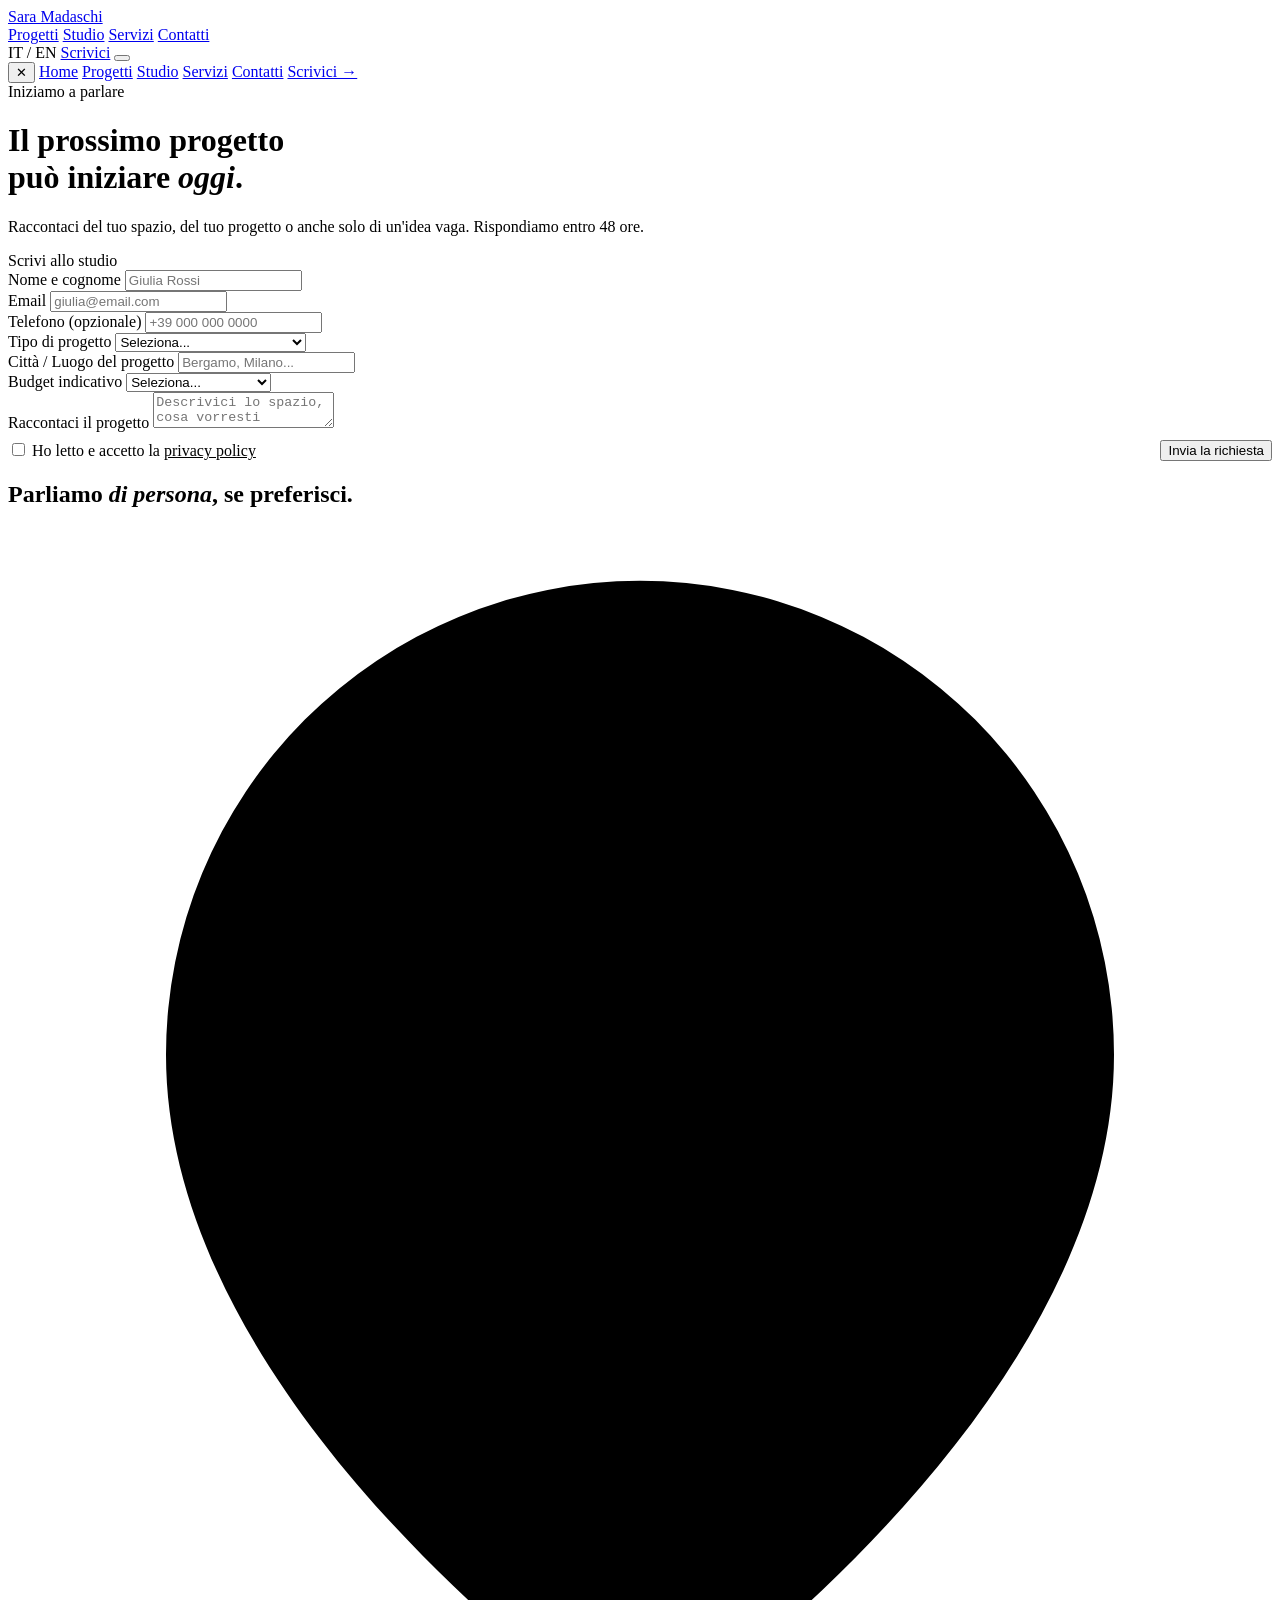
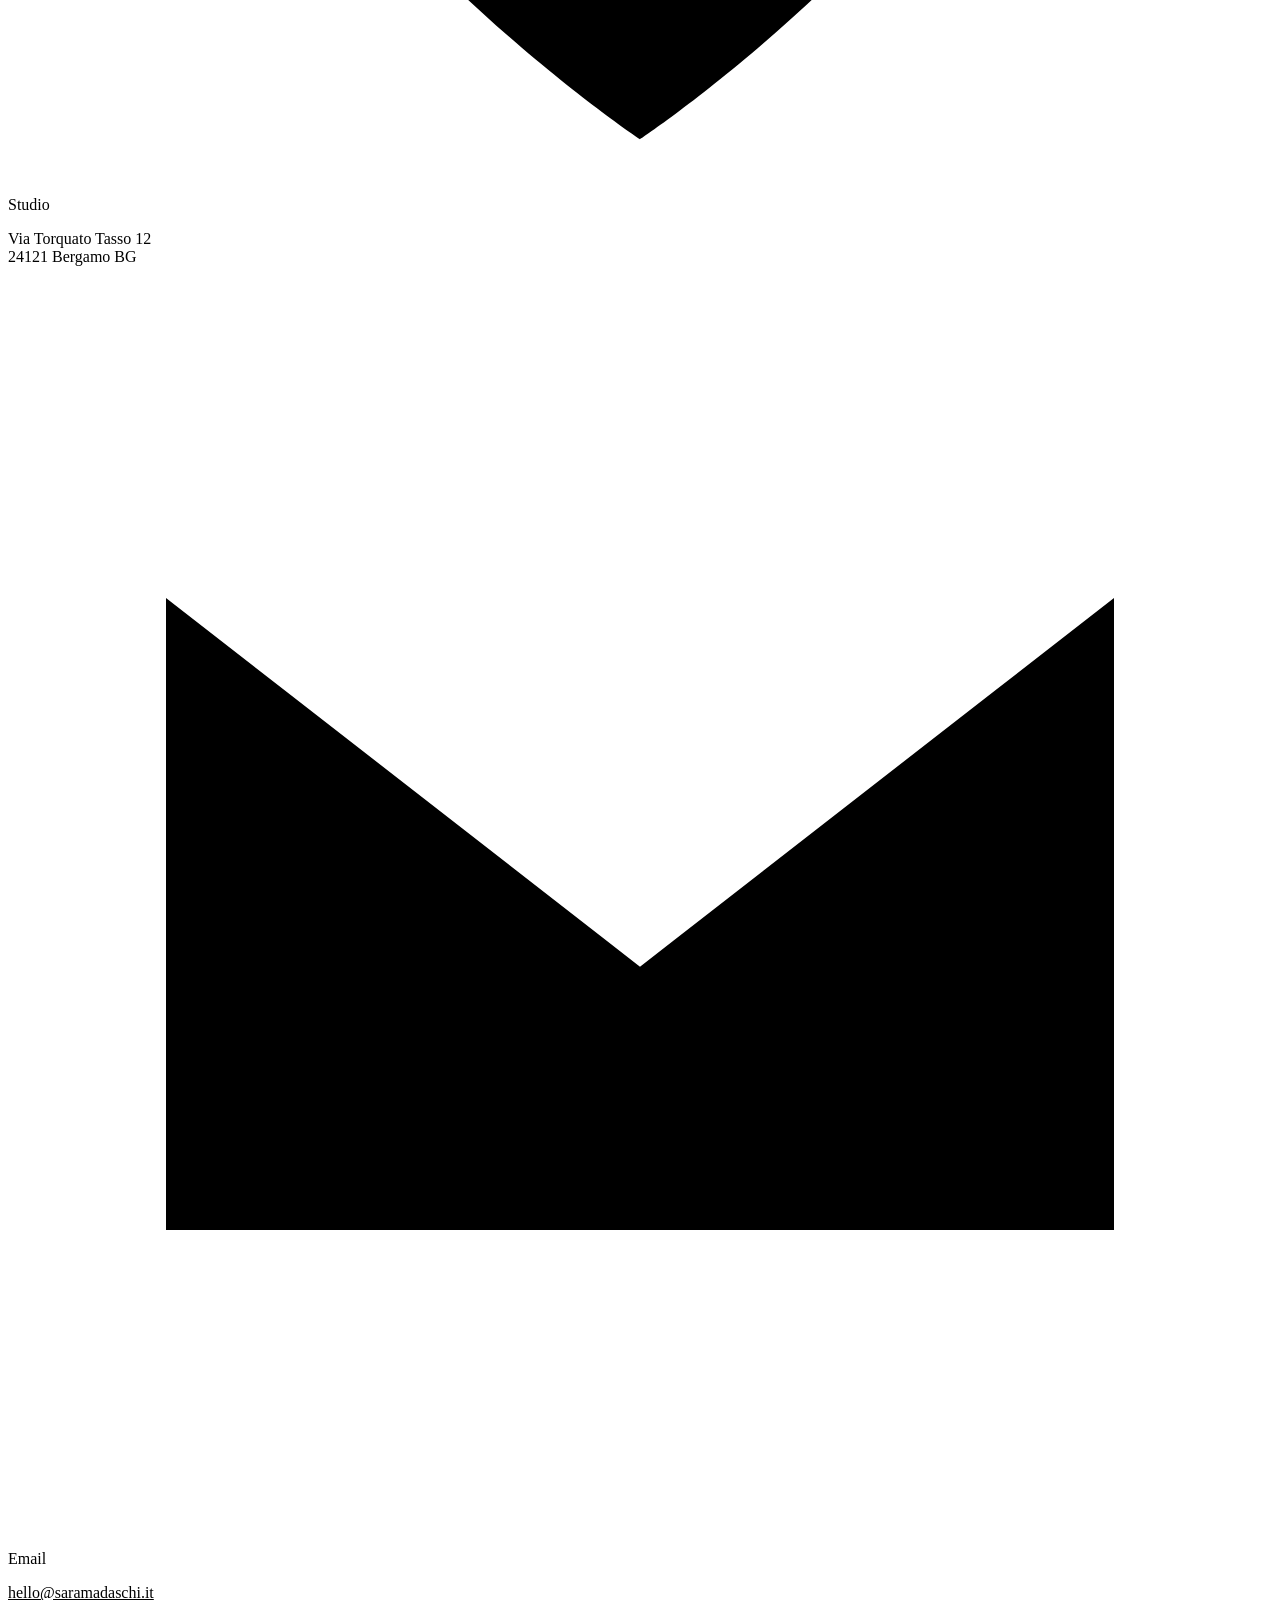
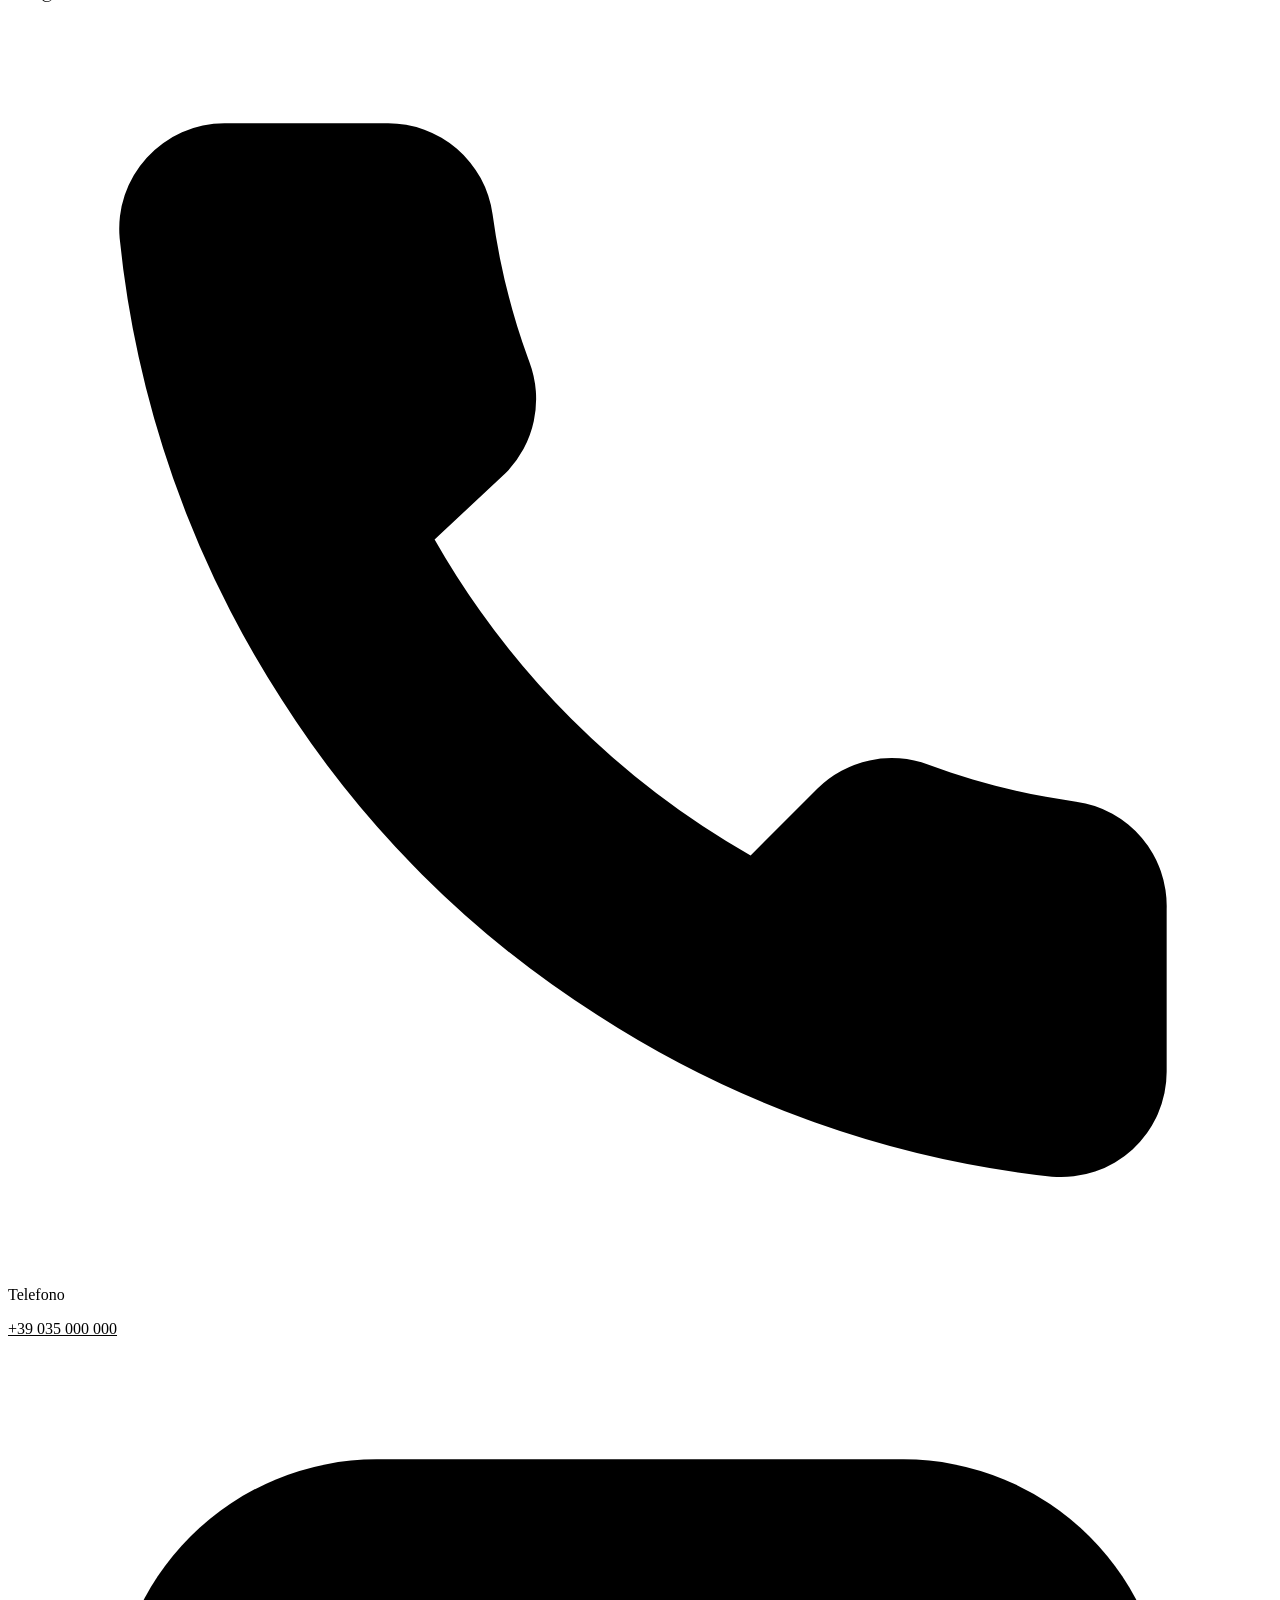
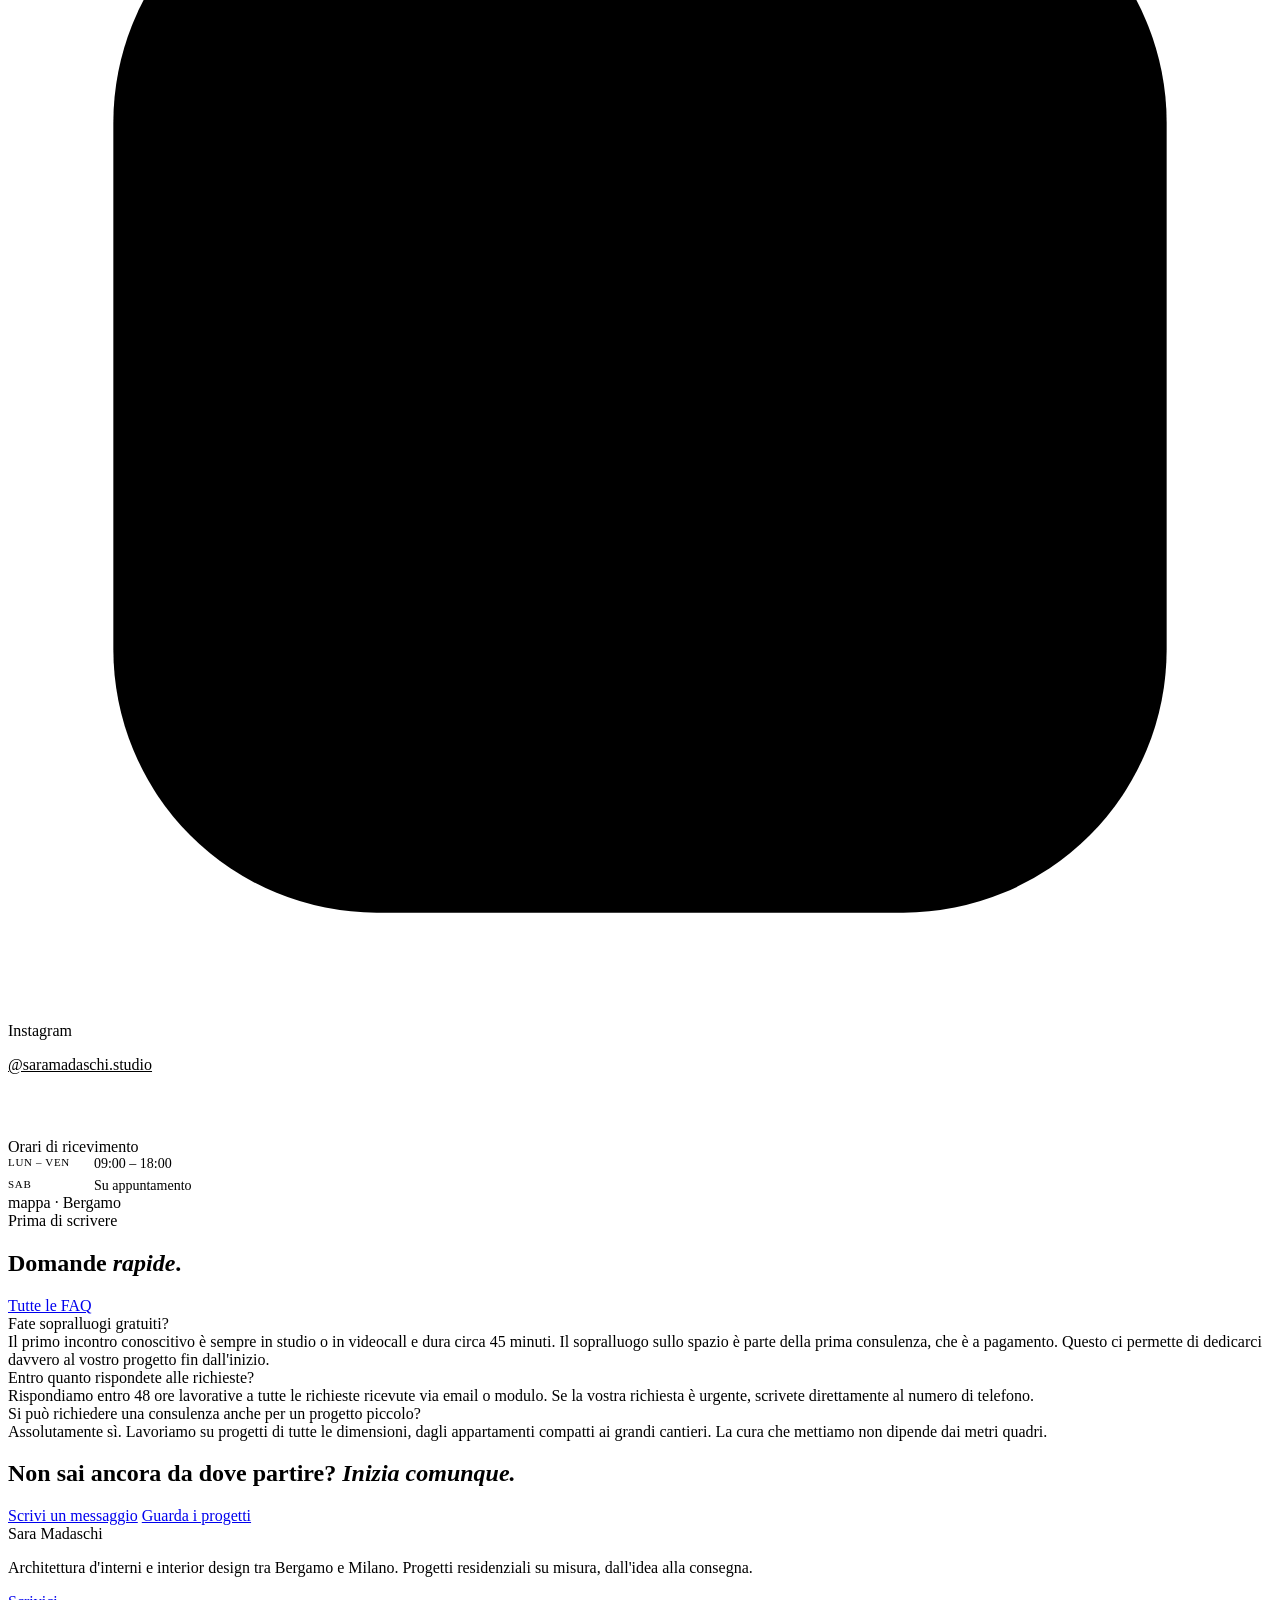
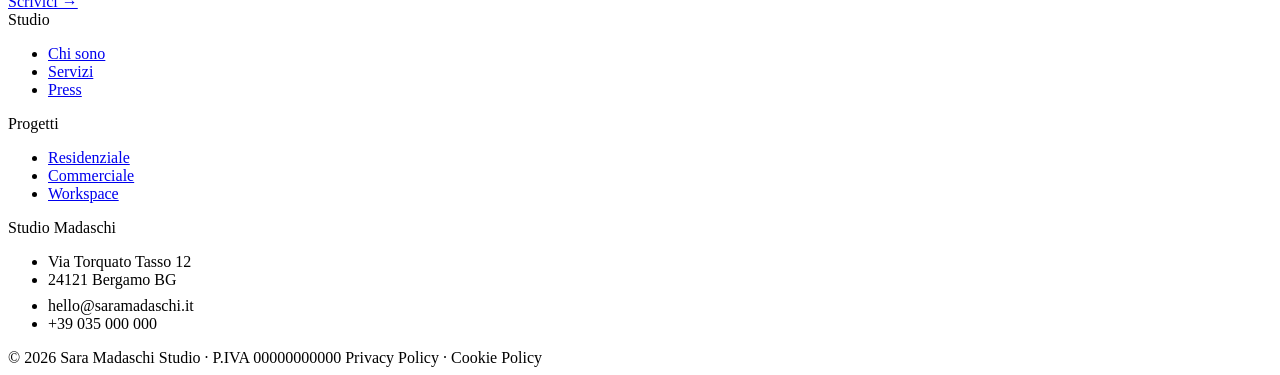
==== contatti.html @ e57ab11d "add contatti.html" ====
<!doctype html>
<html lang="it">
<head>
  <meta charset="utf-8" />
  <meta name="viewport" content="width=device-width, initial-scale=1" />
  <title>Contatti — Sara Madaschi Studio</title>
  <meta name="description" content="Contatta lo studio Sara Madaschi per richiedere una consulenza, presentare un progetto o semplicemente fare una chiacchierata." />
  <link rel="preconnect" href="https://fonts.googleapis.com" />
  <link rel="preconnect" href="https://fonts.gstatic.com" crossorigin />
  <link href="https://fonts.googleapis.com/css2?family=Cormorant+Garamond:ital,wght@0,300;0,400;0,500;1,400;1,500&family=Manrope:wght@300;400;500;600;700&family=DM+Mono:wght@300;400;500&display=swap" rel="stylesheet" />
  <link rel="stylesheet" href="css/style.css" />
</head>
<body>

<!-- ── NAVIGATION ── -->
<header class="nav">
  <div class="nav-inner">
    <a href="index.html" class="nav-brand">
      <span class="chip"></span>
      <span>Sara Madaschi</span>
    </a>
    <nav class="nav-links">
      <a href="progetti.html">Progetti</a>
      <a href="chi-sono.html">Studio</a>
      <a href="servizi.html">Servizi</a>
      <a href="contatti.html" class="active">Contatti</a>
    </nav>
    <span class="nav-lang">IT / EN</span>
    <a href="#form" class="nav-cta">Scrivici</a>
    <button class="hamburger" id="nav-toggle" aria-label="Apri menu">
      <span></span><span></span><span></span>
    </button>
  </div>
</header>

<nav class="mnav" id="mnav">
  <button class="mnav-close" id="mnav-close">✕</button>
  <a href="index.html">Home</a>
  <a href="progetti.html">Progetti</a>
  <a href="chi-sono.html">Studio</a>
  <a href="servizi.html">Servizi</a>
  <a href="contatti.html">Contatti</a>
  <a href="#form" class="mnav-cta-link">Scrivici →</a>
</nav>

<main>

  <!-- ── PAGE HEADER ── -->
  <div class="page-header">
    <span class="eyebrow">Iniziamo a parlare</span>
    <h1>Il prossimo progetto<br/>può iniziare <em>oggi</em>.</h1>
    <p>Raccontaci del tuo spazio, del tuo progetto o anche solo di un'idea vaga. Rispondiamo entro 48 ore.</p>
  </div>

  <!-- ── CONTACT LAYOUT ── -->
  <div class="section" id="form">
    <div class="contact-layout">

      <!-- FORM -->
      <div>
        <span class="eyebrow" style="margin-bottom: 32px;">Scrivi allo studio</span>
        <form id="contact-form" novalidate>
          <div class="g-2" style="gap: 0 40px;">
            <div class="form-field">
              <label for="nome">Nome e cognome</label>
              <input type="text" id="nome" name="nome" placeholder="Giulia Rossi" required />
            </div>
            <div class="form-field">
              <label for="email">Email</label>
              <input type="email" id="email" name="email" placeholder="giulia@email.com" required />
            </div>
          </div>
          <div class="g-2" style="gap: 0 40px;">
            <div class="form-field">
              <label for="telefono">Telefono (opzionale)</label>
              <input type="tel" id="telefono" name="telefono" placeholder="+39 000 000 0000" />
            </div>
            <div class="form-field">
              <label for="tipo">Tipo di progetto</label>
              <select id="tipo" name="tipo">
                <option value="">Seleziona...</option>
                <option>Ristrutturazione residenziale</option>
                <option>Interior design completo</option>
                <option>Progettazione architettonica</option>
                <option>Interior design commerciale</option>
                <option>Consulenza di design</option>
                <option>Home staging</option>
                <option>Altro</option>
              </select>
            </div>
          </div>
          <div class="g-2" style="gap: 0 40px;">
            <div class="form-field">
              <label for="luogo">Città / Luogo del progetto</label>
              <input type="text" id="luogo" name="luogo" placeholder="Bergamo, Milano..." />
            </div>
            <div class="form-field">
              <label for="budget">Budget indicativo</label>
              <select id="budget" name="budget">
                <option value="">Seleziona...</option>
                <option>Fino a € 20.000</option>
                <option>€ 20.000 – 50.000</option>
                <option>€ 50.000 – 100.000</option>
                <option>€ 100.000 – 200.000</option>
                <option>Oltre € 200.000</option>
                <option>Da definire</option>
              </select>
            </div>
          </div>
          <div class="form-field">
            <label for="messaggio">Raccontaci il progetto</label>
            <textarea id="messaggio" name="messaggio" placeholder="Descrivici lo spazio, cosa vorresti cambiare, quando vorresti iniziare. Più dettagli ci dai, meglio possiamo risponderti."></textarea>
          </div>
          <div style="display: flex; justify-content: space-between; align-items: center; flex-wrap: wrap; gap: 20px; margin-top: 8px;">
            <label class="form-check">
              <input type="checkbox" required />
              <span>Ho letto e accetto la <a href="#" style="color: var(--terra-500); text-decoration: underline;">privacy policy</a></span>
            </label>
            <button type="submit" class="btn btn-primary btn-arr">Invia la richiesta</button>
          </div>
        </form>
      </div>

      <!-- INFO -->
      <div class="contact-info">
        <h2>Parliamo <em>di persona</em>, se preferisci.</h2>

        <div class="c-detail">
          <svg viewBox="0 0 24 24">
            <path d="M21 10c0 7-9 13-9 13s-9-6-9-13a9 9 0 0 1 18 0z" stroke-linecap="round" stroke-linejoin="round"/>
            <circle cx="12" cy="10" r="3" stroke-linecap="round" stroke-linejoin="round"/>
          </svg>
          <div class="c-detail-body">
            <div class="lbl">Studio</div>
            <p>Via Torquato Tasso 12<br/>24121 Bergamo BG</p>
          </div>
        </div>

        <div class="c-detail">
          <svg viewBox="0 0 24 24">
            <path d="M3 6h18v12H3zM3 6l9 7 9-7" stroke-linecap="round" stroke-linejoin="round"/>
          </svg>
          <div class="c-detail-body">
            <div class="lbl">Email</div>
            <p><a href="mailto:hello@saramadaschi.it" style="color: var(--terra-500);">hello@saramadaschi.it</a></p>
          </div>
        </div>

        <div class="c-detail">
          <svg viewBox="0 0 24 24">
            <path d="M22 16.92V20a2 2 0 0 1-2.18 2 19.8 19.8 0 0 1-8.63-3.07 19.5 19.5 0 0 1-6-6A19.8 19.8 0 0 1 2.12 4.18 2 2 0 0 1 4.11 2h3.09a2 2 0 0 1 2 1.72c.13.96.36 1.9.7 2.81a2 2 0 0 1-.45 2.11L8.1 9.9a16 16 0 0 0 6 6l1.27-1.27a2 2 0 0 1 2.11-.45c.9.34 1.85.57 2.8.7a2 2 0 0 1 1.72 2.04z" stroke-linecap="round" stroke-linejoin="round"/>
          </svg>
          <div class="c-detail-body">
            <div class="lbl">Telefono</div>
            <p><a href="tel:+390350000000" style="color: var(--terra-500);">+39 035 000 000</a></p>
          </div>
        </div>

        <div class="c-detail">
          <svg viewBox="0 0 24 24">
            <rect x="2" y="2" width="20" height="20" rx="5" ry="5" stroke-linecap="round" stroke-linejoin="round"/>
            <path d="M16 11.37A4 4 0 1 1 12.63 8 4 4 0 0 1 16 11.37z" stroke-linecap="round" stroke-linejoin="round"/>
            <path d="M17.5 6.5h.01" stroke-linecap="round" stroke-linejoin="round"/>
          </svg>
          <div class="c-detail-body">
            <div class="lbl">Instagram</div>
            <p><a href="#" style="color: var(--terra-500);">@saramadaschi.studio</a></p>
          </div>
        </div>

        <!-- Orari -->
        <div style="margin-top: 36px; padding-top: 28px; border-top: 1px solid var(--cream-200);">
          <span class="eyebrow" style="margin-bottom: 16px;">Orari di ricevimento</span>
          <div style="display: grid; grid-template-columns: auto 1fr; gap: 6px 24px; font-size: 14px; color: var(--ink-700);">
            <span style="font-family: var(--mono); font-size: 11px; color: var(--ink-500); letter-spacing: 0.06em;">LUN – VEN</span>
            <span>09:00 – 18:00</span>
            <span style="font-family: var(--mono); font-size: 11px; color: var(--ink-500); letter-spacing: 0.06em;">SAB</span>
            <span>Su appuntamento</span>
          </div>
        </div>

        <!-- Map placeholder -->
        <div class="map-ph">mappa · Bergamo</div>
      </div>

    </div>
  </div>

  <!-- ── FAQ BREVE ── -->
  <div class="bg-cream border-top">
    <div class="section">
      <div class="section-head">
        <div>
          <span class="eyebrow">Prima di scrivere</span>
          <h2 class="section-title">Domande <em>rapide</em>.</h2>
        </div>
        <a href="servizi.html" class="btn btn-outline btn-arr">Tutte le FAQ</a>
      </div>
      <div class="faq">
        <div class="faq-item open">
          <div class="faq-q">Fate sopralluogi gratuiti?</div>
          <div class="faq-a">Il primo incontro conoscitivo è sempre in studio o in videocall e dura circa 45 minuti. Il sopralluogo sullo spazio è parte della prima consulenza, che è a pagamento. Questo ci permette di dedicarci davvero al vostro progetto fin dall'inizio.</div>
        </div>
        <div class="faq-item">
          <div class="faq-q">Entro quanto rispondete alle richieste?</div>
          <div class="faq-a">Rispondiamo entro 48 ore lavorative a tutte le richieste ricevute via email o modulo. Se la vostra richiesta è urgente, scrivete direttamente al numero di telefono.</div>
        </div>
        <div class="faq-item">
          <div class="faq-q">Si può richiedere una consulenza anche per un progetto piccolo?</div>
          <div class="faq-a">Assolutamente sì. Lavoriamo su progetti di tutte le dimensioni, dagli appartamenti compatti ai grandi cantieri. La cura che mettiamo non dipende dai metri quadri.</div>
        </div>
      </div>
    </div>
  </div>

  <!-- ── CTA BOTTOM ── -->
  <div class="cta-banner">
    <div class="cta-banner-inner">
      <h2>Non sai ancora da dove partire? <em>Inizia comunque.</em></h2>
      <div class="cta-actions">
        <a href="#form" class="btn btn-outline-light btn-arr">Scrivi un messaggio</a>
        <a href="progetti.html" class="btn btn-sage">Guarda i progetti</a>
      </div>
    </div>
  </div>

</main>

<!-- ── FOOTER ── -->
<footer class="footer">
  <div class="footer-inner">
    <div>
      <div class="footer-brand">
        <span class="chip"></span>
        <span>Sara Madaschi</span>
      </div>
      <p class="footer-tagline">Architettura d'interni e interior design tra Bergamo e Milano. Progetti residenziali su misura, dall'idea alla consegna.</p>
      <a href="#form" class="btn btn-outline-light">Scrivici →</a>
    </div>
    <div>
      <div class="footer-col-title">Studio</div>
      <ul class="footer-links">
        <li><a href="chi-sono.html">Chi sono</a></li>
        <li><a href="servizi.html">Servizi</a></li>
        <li><a href="chi-sono.html#press">Press</a></li>
      </ul>
    </div>
    <div>
      <div class="footer-col-title">Progetti</div>
      <ul class="footer-links">
        <li><a href="progetti.html">Residenziale</a></li>
        <li><a href="progetti.html">Commerciale</a></li>
        <li><a href="progetti.html">Workspace</a></li>
      </ul>
    </div>
    <div>
      <div class="footer-col-title">Studio Madaschi</div>
      <ul>
        <li class="footer-info-item">Via Torquato Tasso 12</li>
        <li class="footer-info-item">24121 Bergamo BG</li>
        <li class="footer-info-item" style="margin-top: 8px;">hello@saramadaschi.it</li>
        <li class="footer-info-item">+39 035 000 000</li>
      </ul>
    </div>
  </div>
  <div class="footer-bottom">
    <span>© 2026 Sara Madaschi Studio · P.IVA 00000000000</span>
    <span>Privacy Policy · Cookie Policy</span>
  </div>
</footer>

<script src="js/main.js"></script>
</body>
</html>
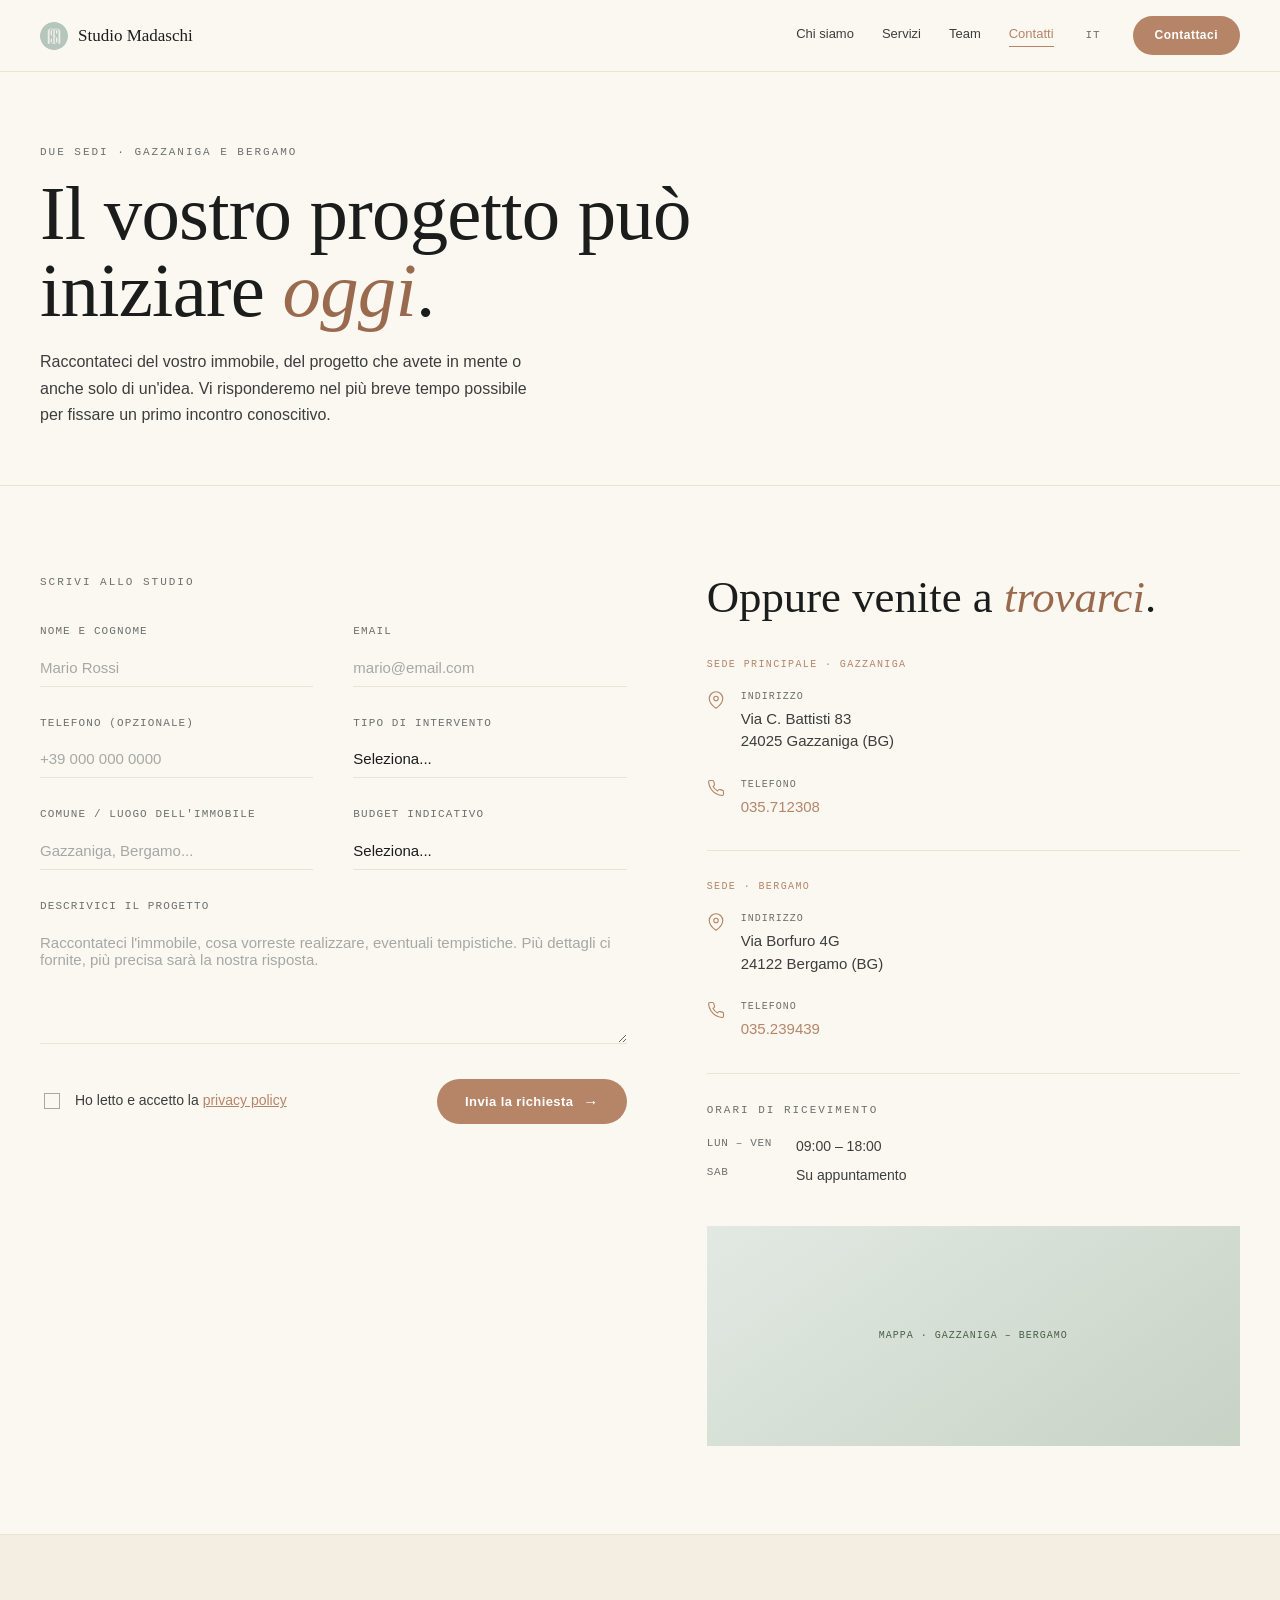
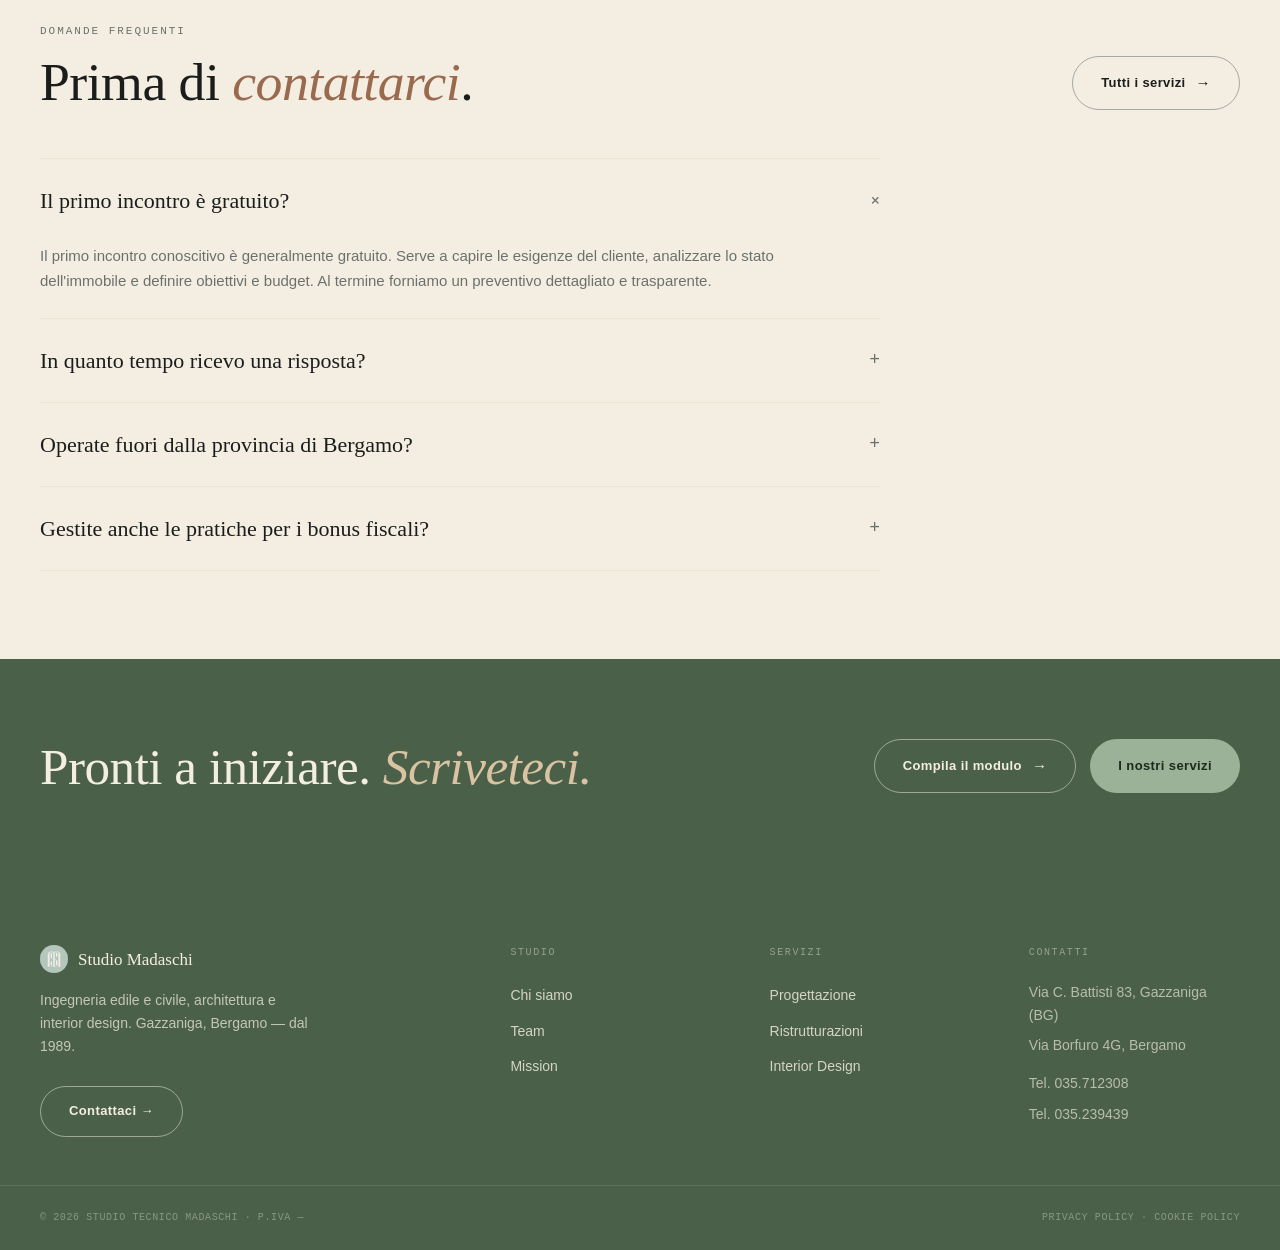
==== commit 5665d3e6: "Update contatti.html" ====
--- a/contatti.html
+++ b/contatti.html
@@ -3,8 +3,8 @@
 <head>
   <meta charset="utf-8" />
   <meta name="viewport" content="width=device-width, initial-scale=1" />
-  <title>Contatti — Sara Madaschi Studio</title>
-  <meta name="description" content="Contatta lo studio Sara Madaschi per richiedere una consulenza, presentare un progetto o semplicemente fare una chiacchierata." />
+  <title>Contatti — Studio Tecnico Madaschi</title>
+  <meta name="description" content="Contatta lo Studio Tecnico Madaschi per richiedere una consulenza, un preventivo o informazioni sui nostri servizi. Gazzaniga e Bergamo." />
   <link rel="preconnect" href="https://fonts.googleapis.com" />
   <link rel="preconnect" href="https://fonts.gstatic.com" crossorigin />
   <link href="https://fonts.googleapis.com/css2?family=Cormorant+Garamond:ital,wght@0,300;0,400;0,500;1,400;1,500&family=Manrope:wght@300;400;500;600;700&family=DM+Mono:wght@300;400;500&display=swap" rel="stylesheet" />
@@ -12,21 +12,20 @@
 </head>
 <body>
 
-<!-- ── NAVIGATION ── -->
 <header class="nav">
   <div class="nav-inner">
     <a href="index.html" class="nav-brand">
       <span class="chip"></span>
-      <span>Sara Madaschi</span>
+      <span>Studio Madaschi</span>
     </a>
     <nav class="nav-links">
-      <a href="progetti.html">Progetti</a>
-      <a href="chi-sono.html">Studio</a>
+      <a href="chi-siamo.html">Chi siamo</a>
       <a href="servizi.html">Servizi</a>
+      <a href="team.html">Team</a>
       <a href="contatti.html" class="active">Contatti</a>
     </nav>
-    <span class="nav-lang">IT / EN</span>
-    <a href="#form" class="nav-cta">Scrivici</a>
+    <span class="nav-lang">IT</span>
+    <a href="#form" class="nav-cta">Contattaci</a>
     <button class="hamburger" id="nav-toggle" aria-label="Apri menu">
       <span></span><span></span><span></span>
     </button>
@@ -36,23 +35,23 @@
 <nav class="mnav" id="mnav">
   <button class="mnav-close" id="mnav-close">✕</button>
   <a href="index.html">Home</a>
-  <a href="progetti.html">Progetti</a>
-  <a href="chi-sono.html">Studio</a>
+  <a href="chi-siamo.html">Chi siamo</a>
   <a href="servizi.html">Servizi</a>
+  <a href="team.html">Team</a>
   <a href="contatti.html">Contatti</a>
-  <a href="#form" class="mnav-cta-link">Scrivici →</a>
+  <a href="#form" class="mnav-cta-link">Contattaci →</a>
 </nav>
 
 <main>
 
-  <!-- ── PAGE HEADER ── -->
+  <!-- PAGE HEADER -->
   <div class="page-header">
-    <span class="eyebrow">Iniziamo a parlare</span>
-    <h1>Il prossimo progetto<br/>può iniziare <em>oggi</em>.</h1>
-    <p>Raccontaci del tuo spazio, del tuo progetto o anche solo di un'idea vaga. Rispondiamo entro 48 ore.</p>
-  </div>
-
-  <!-- ── CONTACT LAYOUT ── -->
+    <span class="eyebrow">Due sedi · Gazzaniga e Bergamo</span>
+    <h1>Il vostro progetto può<br/>iniziare <em>oggi</em>.</h1>
+    <p>Raccontateci del vostro immobile, del progetto che avete in mente o anche solo di un'idea. Vi risponderemo nel più breve tempo possibile per fissare un primo incontro conoscitivo.</p>
+  </div>
+
+  <!-- CONTACT LAYOUT -->
   <div class="section" id="form">
     <div class="contact-layout">
 
@@ -63,11 +62,11 @@
           <div class="g-2" style="gap: 0 40px;">
             <div class="form-field">
               <label for="nome">Nome e cognome</label>
-              <input type="text" id="nome" name="nome" placeholder="Giulia Rossi" required />
+              <input type="text" id="nome" name="nome" placeholder="Mario Rossi" required />
             </div>
             <div class="form-field">
               <label for="email">Email</label>
-              <input type="email" id="email" name="email" placeholder="giulia@email.com" required />
+              <input type="email" id="email" name="email" placeholder="mario@email.com" required />
             </div>
           </div>
           <div class="g-2" style="gap: 0 40px;">
@@ -76,40 +75,43 @@
               <input type="tel" id="telefono" name="telefono" placeholder="+39 000 000 0000" />
             </div>
             <div class="form-field">
-              <label for="tipo">Tipo di progetto</label>
+              <label for="tipo">Tipo di intervento</label>
               <select id="tipo" name="tipo">
                 <option value="">Seleziona...</option>
-                <option>Ristrutturazione residenziale</option>
-                <option>Interior design completo</option>
+                <option>Progettazione strutturale</option>
                 <option>Progettazione architettonica</option>
-                <option>Interior design commerciale</option>
-                <option>Consulenza di design</option>
-                <option>Home staging</option>
+                <option>Ristrutturazione</option>
+                <option>Direzione lavori</option>
+                <option>Urbanistica / Pratiche</option>
+                <option>Sicurezza cantiere</option>
+                <option>Studio di fattibilità</option>
+                <option>Interior design</option>
+                <option>Render 3D</option>
                 <option>Altro</option>
               </select>
             </div>
           </div>
           <div class="g-2" style="gap: 0 40px;">
             <div class="form-field">
-              <label for="luogo">Città / Luogo del progetto</label>
-              <input type="text" id="luogo" name="luogo" placeholder="Bergamo, Milano..." />
+              <label for="luogo">Comune / Luogo dell'immobile</label>
+              <input type="text" id="luogo" name="luogo" placeholder="Gazzaniga, Bergamo..." />
             </div>
             <div class="form-field">
               <label for="budget">Budget indicativo</label>
               <select id="budget" name="budget">
                 <option value="">Seleziona...</option>
-                <option>Fino a € 20.000</option>
-                <option>€ 20.000 – 50.000</option>
-                <option>€ 50.000 – 100.000</option>
-                <option>€ 100.000 – 200.000</option>
-                <option>Oltre € 200.000</option>
+                <option>Fino a € 30.000</option>
+                <option>€ 30.000 – 80.000</option>
+                <option>€ 80.000 – 150.000</option>
+                <option>€ 150.000 – 300.000</option>
+                <option>Oltre € 300.000</option>
                 <option>Da definire</option>
               </select>
             </div>
           </div>
           <div class="form-field">
-            <label for="messaggio">Raccontaci il progetto</label>
-            <textarea id="messaggio" name="messaggio" placeholder="Descrivici lo spazio, cosa vorresti cambiare, quando vorresti iniziare. Più dettagli ci dai, meglio possiamo risponderti."></textarea>
+            <label for="messaggio">Descrivici il progetto</label>
+            <textarea id="messaggio" name="messaggio" placeholder="Raccontateci l'immobile, cosa vorreste realizzare, eventuali tempistiche. Più dettagli ci fornite, più precisa sarà la nostra risposta."></textarea>
           </div>
           <div style="display: flex; justify-content: space-between; align-items: center; flex-wrap: wrap; gap: 20px; margin-top: 8px;">
             <label class="form-check">
@@ -123,53 +125,62 @@
 
       <!-- INFO -->
       <div class="contact-info">
-        <h2>Parliamo <em>di persona</em>, se preferisci.</h2>
-
-        <div class="c-detail">
-          <svg viewBox="0 0 24 24">
-            <path d="M21 10c0 7-9 13-9 13s-9-6-9-13a9 9 0 0 1 18 0z" stroke-linecap="round" stroke-linejoin="round"/>
-            <circle cx="12" cy="10" r="3" stroke-linecap="round" stroke-linejoin="round"/>
-          </svg>
-          <div class="c-detail-body">
-            <div class="lbl">Studio</div>
-            <p>Via Torquato Tasso 12<br/>24121 Bergamo BG</p>
-          </div>
-        </div>
-
-        <div class="c-detail">
-          <svg viewBox="0 0 24 24">
-            <path d="M3 6h18v12H3zM3 6l9 7 9-7" stroke-linecap="round" stroke-linejoin="round"/>
-          </svg>
-          <div class="c-detail-body">
-            <div class="lbl">Email</div>
-            <p><a href="mailto:hello@saramadaschi.it" style="color: var(--terra-500);">hello@saramadaschi.it</a></p>
-          </div>
-        </div>
-
-        <div class="c-detail">
-          <svg viewBox="0 0 24 24">
-            <path d="M22 16.92V20a2 2 0 0 1-2.18 2 19.8 19.8 0 0 1-8.63-3.07 19.5 19.5 0 0 1-6-6A19.8 19.8 0 0 1 2.12 4.18 2 2 0 0 1 4.11 2h3.09a2 2 0 0 1 2 1.72c.13.96.36 1.9.7 2.81a2 2 0 0 1-.45 2.11L8.1 9.9a16 16 0 0 0 6 6l1.27-1.27a2 2 0 0 1 2.11-.45c.9.34 1.85.57 2.8.7a2 2 0 0 1 1.72 2.04z" stroke-linecap="round" stroke-linejoin="round"/>
-          </svg>
-          <div class="c-detail-body">
-            <div class="lbl">Telefono</div>
-            <p><a href="tel:+390350000000" style="color: var(--terra-500);">+39 035 000 000</a></p>
-          </div>
-        </div>
-
-        <div class="c-detail">
-          <svg viewBox="0 0 24 24">
-            <rect x="2" y="2" width="20" height="20" rx="5" ry="5" stroke-linecap="round" stroke-linejoin="round"/>
-            <path d="M16 11.37A4 4 0 1 1 12.63 8 4 4 0 0 1 16 11.37z" stroke-linecap="round" stroke-linejoin="round"/>
-            <path d="M17.5 6.5h.01" stroke-linecap="round" stroke-linejoin="round"/>
-          </svg>
-          <div class="c-detail-body">
-            <div class="lbl">Instagram</div>
-            <p><a href="#" style="color: var(--terra-500);">@saramadaschi.studio</a></p>
+        <h2>Oppure venite a <em>trovarci</em>.</h2>
+
+        <!-- Sede Gazzaniga -->
+        <div style="margin-bottom: 32px;">
+          <div style="font-family: var(--mono); font-size: 10px; text-transform: uppercase; letter-spacing: 0.14em; color: var(--terra-500); margin-bottom: 16px;">Sede principale · Gazzaniga</div>
+
+          <div class="c-detail">
+            <svg viewBox="0 0 24 24">
+              <path d="M21 10c0 7-9 13-9 13s-9-6-9-13a9 9 0 0 1 18 0z" stroke-linecap="round" stroke-linejoin="round"/>
+              <circle cx="12" cy="10" r="3" stroke-linecap="round" stroke-linejoin="round"/>
+            </svg>
+            <div class="c-detail-body">
+              <div class="lbl">Indirizzo</div>
+              <p>Via C. Battisti 83<br/>24025 Gazzaniga (BG)</p>
+            </div>
+          </div>
+
+          <div class="c-detail">
+            <svg viewBox="0 0 24 24">
+              <path d="M22 16.92V20a2 2 0 0 1-2.18 2 19.8 19.8 0 0 1-8.63-3.07 19.5 19.5 0 0 1-6-6A19.8 19.8 0 0 1 2.12 4.18 2 2 0 0 1 4.11 2h3.09a2 2 0 0 1 2 1.72c.13.96.36 1.9.7 2.81a2 2 0 0 1-.45 2.11L8.1 9.9a16 16 0 0 0 6 6l1.27-1.27a2 2 0 0 1 2.11-.45c.9.34 1.85.57 2.8.7a2 2 0 0 1 1.72 2.04z" stroke-linecap="round" stroke-linejoin="round"/>
+            </svg>
+            <div class="c-detail-body">
+              <div class="lbl">Telefono</div>
+              <p><a href="tel:+390357123008" style="color: var(--terra-500);">035.712308</a></p>
+            </div>
+          </div>
+        </div>
+
+        <!-- Sede Bergamo -->
+        <div style="padding-top: 28px; border-top: 1px solid var(--cream-200); margin-bottom: 32px;">
+          <div style="font-family: var(--mono); font-size: 10px; text-transform: uppercase; letter-spacing: 0.14em; color: var(--terra-500); margin-bottom: 16px;">Sede · Bergamo</div>
+
+          <div class="c-detail">
+            <svg viewBox="0 0 24 24">
+              <path d="M21 10c0 7-9 13-9 13s-9-6-9-13a9 9 0 0 1 18 0z" stroke-linecap="round" stroke-linejoin="round"/>
+              <circle cx="12" cy="10" r="3" stroke-linecap="round" stroke-linejoin="round"/>
+            </svg>
+            <div class="c-detail-body">
+              <div class="lbl">Indirizzo</div>
+              <p>Via Borfuro 4G<br/>24122 Bergamo (BG)</p>
+            </div>
+          </div>
+
+          <div class="c-detail">
+            <svg viewBox="0 0 24 24">
+              <path d="M22 16.92V20a2 2 0 0 1-2.18 2 19.8 19.8 0 0 1-8.63-3.07 19.5 19.5 0 0 1-6-6A19.8 19.8 0 0 1 2.12 4.18 2 2 0 0 1 4.11 2h3.09a2 2 0 0 1 2 1.72c.13.96.36 1.9.7 2.81a2 2 0 0 1-.45 2.11L8.1 9.9a16 16 0 0 0 6 6l1.27-1.27a2 2 0 0 1 2.11-.45c.9.34 1.85.57 2.8.7a2 2 0 0 1 1.72 2.04z" stroke-linecap="round" stroke-linejoin="round"/>
+            </svg>
+            <div class="c-detail-body">
+              <div class="lbl">Telefono</div>
+              <p><a href="tel:+390352394039" style="color: var(--terra-500);">035.239439</a></p>
+            </div>
           </div>
         </div>
 
         <!-- Orari -->
-        <div style="margin-top: 36px; padding-top: 28px; border-top: 1px solid var(--cream-200);">
+        <div style="padding-top: 28px; border-top: 1px solid var(--cream-200);">
           <span class="eyebrow" style="margin-bottom: 16px;">Orari di ricevimento</span>
           <div style="display: grid; grid-template-columns: auto 1fr; gap: 6px 24px; font-size: 14px; color: var(--ink-700);">
             <span style="font-family: var(--mono); font-size: 11px; color: var(--ink-500); letter-spacing: 0.06em;">LUN – VEN</span>
@@ -179,92 +190,95 @@
           </div>
         </div>
 
-        <!-- Map placeholder -->
-        <div class="map-ph">mappa · Bergamo</div>
-      </div>
-
-    </div>
-  </div>
-
-  <!-- ── FAQ BREVE ── -->
+        <!-- Mappa placeholder -->
+        <div class="map-ph">mappa · Gazzaniga – Bergamo</div>
+      </div>
+
+    </div>
+  </div>
+
+  <!-- FAQ -->
   <div class="bg-cream border-top">
     <div class="section">
       <div class="section-head">
         <div>
-          <span class="eyebrow">Prima di scrivere</span>
-          <h2 class="section-title">Domande <em>rapide</em>.</h2>
-        </div>
-        <a href="servizi.html" class="btn btn-outline btn-arr">Tutte le FAQ</a>
+          <span class="eyebrow">Domande frequenti</span>
+          <h2 class="section-title">Prima di <em>contattarci</em>.</h2>
+        </div>
+        <a href="servizi.html" class="btn btn-outline btn-arr">Tutti i servizi</a>
       </div>
       <div class="faq">
         <div class="faq-item open">
-          <div class="faq-q">Fate sopralluogi gratuiti?</div>
-          <div class="faq-a">Il primo incontro conoscitivo è sempre in studio o in videocall e dura circa 45 minuti. Il sopralluogo sullo spazio è parte della prima consulenza, che è a pagamento. Questo ci permette di dedicarci davvero al vostro progetto fin dall'inizio.</div>
+          <div class="faq-q">Il primo incontro è gratuito?</div>
+          <div class="faq-a">Il primo incontro conoscitivo è generalmente gratuito. Serve a capire le esigenze del cliente, analizzare lo stato dell'immobile e definire obiettivi e budget. Al termine forniamo un preventivo dettagliato e trasparente.</div>
         </div>
         <div class="faq-item">
-          <div class="faq-q">Entro quanto rispondete alle richieste?</div>
-          <div class="faq-a">Rispondiamo entro 48 ore lavorative a tutte le richieste ricevute via email o modulo. Se la vostra richiesta è urgente, scrivete direttamente al numero di telefono.</div>
+          <div class="faq-q">In quanto tempo ricevo una risposta?</div>
+          <div class="faq-a">Rispondiamo solitamente entro 24-48 ore lavorative. Per richieste urgenti vi invitiamo a contattarci direttamente per telefono alle nostre sedi di Gazzaniga o Bergamo.</div>
         </div>
         <div class="faq-item">
-          <div class="faq-q">Si può richiedere una consulenza anche per un progetto piccolo?</div>
-          <div class="faq-a">Assolutamente sì. Lavoriamo su progetti di tutte le dimensioni, dagli appartamenti compatti ai grandi cantieri. La cura che mettiamo non dipende dai metri quadri.</div>
-        </div>
-      </div>
-    </div>
-  </div>
-
-  <!-- ── CTA BOTTOM ── -->
+          <div class="faq-q">Operate fuori dalla provincia di Bergamo?</div>
+          <div class="faq-a">Operiamo principalmente in provincia di Bergamo e nelle zone limitrofe. Per progetti in altre aree valutiamo caso per caso. Contattateci per discutere la fattibilità.</div>
+        </div>
+        <div class="faq-item">
+          <div class="faq-q">Gestite anche le pratiche per i bonus fiscali?</div>
+          <div class="faq-a">Sì. Lo studio è specializzato nella gestione dei bonus edilizi: Superbonus 110%, sismabonus, ecobonus, bonus ristrutturazioni. Ci occupiamo di tutta la documentazione tecnica necessaria per accedere agli incentivi statali.</div>
+        </div>
+      </div>
+    </div>
+  </div>
+
+  <!-- CTA -->
   <div class="cta-banner">
     <div class="cta-banner-inner">
-      <h2>Non sai ancora da dove partire? <em>Inizia comunque.</em></h2>
+      <h2>Pronti a iniziare. <em>Scriveteci.</em></h2>
       <div class="cta-actions">
-        <a href="#form" class="btn btn-outline-light btn-arr">Scrivi un messaggio</a>
-        <a href="progetti.html" class="btn btn-sage">Guarda i progetti</a>
+        <a href="#form" class="btn btn-outline-light btn-arr">Compila il modulo</a>
+        <a href="servizi.html" class="btn btn-sage">I nostri servizi</a>
       </div>
     </div>
   </div>
 
 </main>
 
-<!-- ── FOOTER ── -->
 <footer class="footer">
   <div class="footer-inner">
     <div>
       <div class="footer-brand">
         <span class="chip"></span>
-        <span>Sara Madaschi</span>
-      </div>
-      <p class="footer-tagline">Architettura d'interni e interior design tra Bergamo e Milano. Progetti residenziali su misura, dall'idea alla consegna.</p>
-      <a href="#form" class="btn btn-outline-light">Scrivici →</a>
+        <span>Studio Madaschi</span>
+      </div>
+      <p class="footer-tagline">Ingegneria edile e civile, architettura e interior design. Gazzaniga, Bergamo — dal 1989.</p>
+      <a href="contatti.html" class="btn btn-outline-light">Contattaci →</a>
     </div>
     <div>
       <div class="footer-col-title">Studio</div>
       <ul class="footer-links">
-        <li><a href="chi-sono.html">Chi sono</a></li>
-        <li><a href="servizi.html">Servizi</a></li>
-        <li><a href="chi-sono.html#press">Press</a></li>
+        <li><a href="chi-siamo.html">Chi siamo</a></li>
+        <li><a href="team.html">Team</a></li>
+        <li><a href="chi-siamo.html#mission">Mission</a></li>
       </ul>
     </div>
     <div>
-      <div class="footer-col-title">Progetti</div>
+      <div class="footer-col-title">Servizi</div>
       <ul class="footer-links">
-        <li><a href="progetti.html">Residenziale</a></li>
-        <li><a href="progetti.html">Commerciale</a></li>
-        <li><a href="progetti.html">Workspace</a></li>
+        <li><a href="servizi.html">Progettazione</a></li>
+        <li><a href="servizi.html">Ristrutturazioni</a></li>
+        <li><a href="servizi.html">Interior Design</a></li>
       </ul>
     </div>
     <div>
-      <div class="footer-col-title">Studio Madaschi</div>
+      <div class="footer-col-title">Contatti</div>
       <ul>
-        <li class="footer-info-item">Via Torquato Tasso 12</li>
-        <li class="footer-info-item">24121 Bergamo BG</li>
-        <li class="footer-info-item" style="margin-top: 8px;">hello@saramadaschi.it</li>
-        <li class="footer-info-item">+39 035 000 000</li>
+        <li class="footer-info-item">Via C. Battisti 83, Gazzaniga (BG)</li>
+        <li class="footer-info-item">Via Borfuro 4G, Bergamo</li>
+        <li class="footer-info-item" style="margin-top: 8px;">Tel. 035.712308</li>
+        <li class="footer-info-item">Tel. 035.239439</li>
       </ul>
     </div>
   </div>
   <div class="footer-bottom">
-    <span>© 2026 Sara Madaschi Studio · P.IVA 00000000000</span>
+    <span>© 2026 Studio Tecnico Madaschi · P.IVA —</span>
     <span>Privacy Policy · Cookie Policy</span>
   </div>
 </footer>
--- a/css/style.css
+++ b/css/style.css
@@ -0,0 +1,611 @@
+/*
+  Sara Madaschi Studio
+  Direction B · Boutique Warm
+  Cormorant Garamond + Manrope + DM Mono
+*/
+
+/* ─── Variables ─── */
+:root {
+  --sage-50:  #f1f4f0;
+  --sage-100: #e2e9e3;
+  --sage-200: #c7d3c5;
+  --sage-300: #aec0ac;
+  --sage-400: #9bb198;
+  --sage-500: #7d9a7a;
+  --sage-600: #617c5f;
+  --sage-700: #4a6049;
+  --sage-800: #364533;
+  --sage-900: #1f2a1e;
+
+  --cream-50:  #fbf8f2;
+  --cream-100: #f4eee2;
+  --cream-200: #ece3d0;
+  --sand-300:  #d9c3a2;
+  --sand-400:  #c5a679;
+  --terra-500: #b68567;
+  --terra-600: #9a6a4e;
+
+  --ink-900: #1b1d1c;
+  --ink-700: #3b3e3c;
+  --ink-500: #6c706d;
+  --ink-300: #a5a8a5;
+  --ink-100: #e7e7e5;
+
+  --display: 'Cormorant Garamond', serif;
+  --body:    'Manrope', sans-serif;
+  --mono:    'DM Mono', monospace;
+
+  --max-w: 1280px;
+  --pad:   40px;
+  --pill:  999px;
+}
+
+/* ─── Reset ─── */
+*, *::before, *::after { box-sizing: border-box; }
+html { scroll-behavior: smooth; }
+body {
+  margin: 0; padding: 0;
+  font-family: var(--body);
+  background: var(--cream-50);
+  color: var(--ink-900);
+  -webkit-font-smoothing: antialiased;
+  line-height: 1.6;
+}
+img { max-width: 100%; display: block; object-fit: cover; }
+a { color: inherit; text-decoration: none; }
+ul, ol { list-style: none; margin: 0; padding: 0; }
+button { font-family: inherit; cursor: pointer; }
+h1, h2, h3, h4, h5 { margin: 0; font-weight: 400; line-height: 1.1; }
+p { margin: 0; }
+
+/* ─── Layout ─── */
+.wrap {
+  max-width: var(--max-w);
+  margin: 0 auto;
+  padding: 0 var(--pad);
+}
+
+/* ─── NAVIGATION ─── */
+.nav {
+  position: sticky; top: 0; z-index: 200;
+  background: rgba(251,248,242,0.95);
+  backdrop-filter: blur(16px) saturate(120%);
+  border-bottom: 1px solid var(--cream-200);
+  transition: box-shadow 300ms;
+}
+.nav.scrolled { box-shadow: 0 2px 16px rgba(0,0,0,0.06); }
+.nav-inner {
+  max-width: var(--max-w); margin: 0 auto;
+  padding: 16px var(--pad);
+  display: flex; align-items: center; gap: 32px;
+}
+.nav-brand {
+  display: flex; align-items: center; gap: 10px;
+  font-family: var(--display); font-size: 17px; font-weight: 500;
+  flex-shrink: 0; color: var(--ink-900);
+}
+.nav-brand .chip {
+  width: 28px; height: 28px; border-radius: 50%;
+  background: var(--sage-400) url('../assets/logo-circle.jpeg') center/cover;
+  flex-shrink: 0;
+}
+.nav-links {
+  display: flex; gap: 28px; margin-left: auto;
+  font-size: 13px; font-weight: 500; color: var(--ink-700);
+}
+.nav-links a { transition: color 150ms; position: relative; padding-bottom: 2px; }
+.nav-links a::after {
+  content: ''; position: absolute; bottom: 0; left: 0; right: 0;
+  height: 1px; background: var(--terra-500);
+  transform: scaleX(0); transition: transform 220ms ease;
+  transform-origin: left;
+}
+.nav-links a:hover, .nav-links a.active { color: var(--terra-500); }
+.nav-links a:hover::after, .nav-links a.active::after { transform: scaleX(1); }
+.nav-lang {
+  font-family: var(--mono); font-size: 11px;
+  letter-spacing: 0.08em; color: var(--ink-500); flex-shrink: 0;
+}
+.nav-cta {
+  display: inline-block; appearance: none; border: 0;
+  background: var(--terra-500); color: #fff;
+  font-family: var(--body); font-weight: 600;
+  font-size: 12px; letter-spacing: 0.04em;
+  padding: 10px 22px; border-radius: var(--pill);
+  transition: background 150ms; flex-shrink: 0;
+}
+.nav-cta:hover { background: var(--terra-600); }
+
+.hamburger {
+  display: none; flex-direction: column; gap: 5px;
+  background: none; border: 0; padding: 6px; margin-left: auto; flex-shrink: 0;
+}
+.hamburger span {
+  display: block; width: 22px; height: 1.5px; background: var(--ink-900);
+  transition: all 200ms;
+}
+
+/* Mobile nav */
+.mnav {
+  display: none; position: fixed; inset: 0; z-index: 199;
+  background: var(--cream-50);
+  flex-direction: column; padding: 88px var(--pad) 48px; gap: 0;
+}
+.mnav.open { display: flex; }
+.mnav-close {
+  position: absolute; top: 18px; right: var(--pad);
+  background: none; border: 0; font-size: 24px;
+  color: var(--ink-900); line-height: 1; padding: 8px;
+}
+.mnav a {
+  font-family: var(--display); font-size: 42px; font-weight: 400;
+  color: var(--ink-900); padding: 12px 0;
+  border-bottom: 1px solid var(--cream-200); transition: color 150ms;
+  display: block;
+}
+.mnav a:hover { color: var(--terra-500); }
+.mnav-cta-link {
+  margin-top: 32px;
+  background: var(--terra-500) !important; color: #fff !important;
+  font-family: var(--body) !important; font-weight: 600 !important;
+  font-size: 15px !important; padding: 14px 32px !important;
+  border-radius: var(--pill); text-align: center;
+  border-bottom: 0 !important; display: inline-block !important;
+  align-self: flex-start;
+}
+
+/* ─── BUTTONS ─── */
+.btn {
+  appearance: none; border: 0;
+  display: inline-flex; align-items: center; gap: 10px;
+  font-family: var(--body); font-weight: 600;
+  font-size: 13px; letter-spacing: 0.03em;
+  padding: 14px 28px; border-radius: var(--pill);
+  cursor: pointer; transition: all 160ms;
+  white-space: nowrap; text-decoration: none;
+}
+.btn-primary { background: var(--terra-500); color: #fff; }
+.btn-primary:hover { background: var(--terra-600); }
+.btn-sage { background: var(--sage-400); color: var(--sage-900); }
+.btn-sage:hover { background: var(--sage-500); color: #fff; }
+.btn-outline { background: transparent; color: var(--ink-900); border: 1.5px solid var(--ink-300); }
+.btn-outline:hover { border-color: var(--ink-900); }
+.btn-outline-light { background: transparent; color: var(--cream-100); border: 1.5px solid rgba(244,238,226,0.5); }
+.btn-outline-light:hover { border-color: var(--cream-100); }
+.btn-text { background: none; border: 0; padding: 4px 0; border-radius: 0; color: var(--terra-500); font-size: 14px; font-weight: 600; border-bottom: 1px solid var(--terra-500); }
+.btn-text:hover { color: var(--terra-600); border-color: var(--terra-600); }
+.btn-arr::after { content: "→"; font-size: 15px; transition: transform 200ms; }
+.btn-arr:hover::after { transform: translateX(4px); }
+
+/* ─── TYPE UTILITIES ─── */
+.eyebrow {
+  display: block;
+  font-family: var(--mono); font-size: 11px;
+  letter-spacing: 0.18em; text-transform: uppercase;
+  color: var(--ink-500); margin-bottom: 14px;
+}
+.display-title {
+  font-family: var(--display); font-weight: 400;
+  font-size: clamp(48px, 6.5vw, 96px);
+  line-height: 1.0; letter-spacing: -0.01em;
+}
+.display-title em { font-style: italic; color: var(--terra-600); }
+.section-title {
+  font-family: var(--display); font-weight: 400;
+  font-size: clamp(34px, 4.2vw, 60px);
+  line-height: 1.04; letter-spacing: -0.01em;
+}
+.section-title em { font-style: italic; color: var(--terra-600); }
+
+/* ─── HERO ─── */
+.hero {
+  display: grid; grid-template-columns: 1fr 1fr;
+  min-height: calc(100vh - 62px);
+  overflow: hidden;
+}
+.hero-txt {
+  display: flex; flex-direction: column; justify-content: center;
+  padding: 72px 64px 72px var(--pad);
+  max-width: calc(var(--max-w) / 2 + var(--pad));
+  margin-left: auto;
+}
+.hero-txt h1 {
+  font-family: var(--display); font-weight: 400;
+  font-size: clamp(48px, 6vw, 92px);
+  line-height: 1.0; letter-spacing: -0.01em;
+  margin-bottom: 24px; color: var(--ink-900);
+}
+.hero-txt h1 em { font-style: italic; color: var(--terra-600); }
+.hero-txt p {
+  font-size: 17px; line-height: 1.65;
+  color: var(--ink-700); max-width: 420px; margin-bottom: 36px;
+}
+.hero-actions { display: flex; gap: 14px; flex-wrap: wrap; align-items: center; }
+.hero-img {
+  position: relative;
+  background: linear-gradient(160deg, var(--sage-200) 0%, var(--sage-300) 50%, var(--sand-300) 100%);
+}
+.hero-img img { width: 100%; height: 100%; object-fit: cover; }
+.hero-img .placeholder-lbl {
+  position: absolute; bottom: 24px; left: 24px;
+  font-family: var(--mono); font-size: 10px;
+  letter-spacing: 0.12em; text-transform: uppercase;
+  color: rgba(255,255,255,0.65);
+}
+
+/* ─── PAGE HEADER (inner pages) ─── */
+.page-header {
+  padding: 72px var(--pad) 56px;
+  max-width: var(--max-w); margin: 0 auto;
+  border-bottom: 1px solid var(--cream-200);
+}
+.page-header h1 {
+  font-family: var(--display); font-weight: 400;
+  font-size: clamp(48px, 6vw, 84px);
+  line-height: 1.0; letter-spacing: -0.01em;
+  color: var(--ink-900);
+}
+.page-header h1 em { font-style: italic; color: var(--terra-600); }
+.page-header p {
+  font-size: 16px; color: var(--ink-700);
+  max-width: 500px; margin-top: 20px; line-height: 1.65;
+}
+
+/* ─── SECTION ─── */
+.section { padding: 88px var(--pad); max-width: var(--max-w); margin: 0 auto; }
+.section-sm { padding: 64px var(--pad); max-width: var(--max-w); margin: 0 auto; }
+.section-head {
+  display: flex; justify-content: space-between;
+  align-items: flex-end; margin-bottom: 48px; gap: 32px;
+}
+.section-head p { font-size: 15px; color: var(--ink-500); max-width: 360px; margin-top: 14px; line-height: 1.6; }
+.border-top { border-top: 1px solid var(--cream-200); }
+.border-bottom { border-bottom: 1px solid var(--cream-200); }
+.bg-cream { background: var(--cream-100); }
+
+/* ─── MANIFESTO STRIP ─── */
+.manifesto {
+  background: var(--cream-100);
+  border-top: 1px solid var(--cream-200);
+  border-bottom: 1px solid var(--cream-200);
+}
+.manifesto-inner {
+  max-width: var(--max-w); margin: 0 auto;
+  padding: 64px var(--pad);
+  display: grid; grid-template-columns: repeat(3, 1fr);
+}
+.manifesto-item {
+  padding: 0 48px;
+  border-right: 1px solid var(--cream-200);
+}
+.manifesto-item:first-child { padding-left: 0; }
+.manifesto-item:last-child { border-right: 0; }
+.manifesto-item .num {
+  font-family: var(--mono); font-size: 11px;
+  color: var(--terra-500); letter-spacing: 0.12em;
+  margin-bottom: 12px; display: block;
+}
+.manifesto-item h3 {
+  font-family: var(--display); font-size: 24px;
+  color: var(--ink-900); margin-bottom: 10px; line-height: 1.15;
+}
+.manifesto-item p { font-size: 14px; color: var(--ink-500); line-height: 1.65; }
+
+/* ─── PROJECT CARDS ─── */
+.projects-grid { display: grid; grid-template-columns: repeat(3, 1fr); gap: 28px 24px; }
+.projects-grid.cols-2 { grid-template-columns: repeat(2, 1fr); gap: 56px 40px; }
+.project-card { display: block; color: inherit; cursor: pointer; }
+.project-card .media {
+  aspect-ratio: 4 / 5; position: relative; overflow: hidden;
+  background: linear-gradient(145deg, var(--cream-100) 0%, var(--cream-200) 100%);
+}
+.project-card:nth-child(2n) .media {
+  background: linear-gradient(145deg, var(--sage-100) 0%, var(--sage-200) 100%);
+}
+.project-card:nth-child(3n) .media {
+  background: linear-gradient(145deg, var(--cream-200) 0%, var(--sand-300) 100%);
+}
+.project-card:nth-child(5n) .media {
+  background: linear-gradient(145deg, var(--sage-200) 0%, var(--sage-300) 100%);
+}
+.project-card:nth-child(4n) .media {
+  background: linear-gradient(145deg, var(--sand-300) 0%, var(--sand-400) 100%);
+}
+.project-card .media img { width: 100%; height: 100%; object-fit: cover; transition: transform 600ms ease; }
+.project-card:hover .media img { transform: scale(1.04); }
+.project-card .media-lbl {
+  position: absolute; inset: 0;
+  display: flex; align-items: center; justify-content: center;
+  font-family: var(--mono); font-size: 10px;
+  letter-spacing: 0.12em; text-transform: uppercase; color: var(--ink-300);
+}
+.project-card .info {
+  margin-top: 18px;
+  display: flex; justify-content: space-between; align-items: baseline;
+}
+.project-card .title {
+  font-family: var(--display); font-size: 22px; font-weight: 500;
+  color: var(--ink-900); letter-spacing: -0.005em;
+  transition: color 200ms;
+}
+.project-card:hover .title { color: var(--terra-500); }
+.project-card .year { font-family: var(--mono); font-size: 11px; color: var(--ink-500); }
+.project-card .loc { font-size: 13px; color: var(--ink-500); margin-top: 4px; }
+.project-card .tag {
+  display: inline-block; margin-top: 8px;
+  font-family: var(--mono); font-size: 10px;
+  letter-spacing: 0.1em; text-transform: uppercase; color: var(--terra-500);
+}
+.project-card .desc { font-size: 14px; color: var(--ink-700); margin-top: 10px; line-height: 1.6; }
+
+/* ─── SERVICES ─── */
+.services-grid {
+  display: grid; grid-template-columns: repeat(2, 1fr);
+  border: 1px solid var(--cream-200);
+}
+.svc-item {
+  padding: 40px 48px;
+  border-bottom: 1px solid var(--cream-200);
+  border-right: 1px solid var(--cream-200);
+  transition: background 200ms;
+}
+.svc-item:hover { background: var(--cream-100); }
+.svc-item:nth-child(2n) { border-right: 0; }
+.svc-item .num {
+  font-family: var(--mono); font-size: 11px;
+  color: var(--terra-500); letter-spacing: 0.12em; margin-bottom: 12px; display: block;
+}
+.svc-item h3 {
+  font-family: var(--display); font-size: 26px;
+  color: var(--ink-900); margin-bottom: 12px; line-height: 1.1;
+}
+.svc-item p { font-size: 14px; color: var(--ink-500); line-height: 1.65; }
+
+/* ─── PROCESS ─── */
+.process-grid { display: grid; grid-template-columns: repeat(4, 1fr); gap: 32px; }
+.process-step { padding-top: 24px; border-top: 2px solid var(--terra-500); }
+.process-step .step-num {
+  font-family: var(--mono); font-size: 11px;
+  color: var(--terra-500); letter-spacing: 0.12em; margin-bottom: 16px;
+}
+.process-step h4 {
+  font-family: var(--display); font-size: 24px;
+  margin-bottom: 10px; color: var(--ink-900); line-height: 1.1;
+}
+.process-step p { font-size: 14px; color: var(--ink-500); line-height: 1.65; }
+
+/* ─── ABOUT / SPLIT ─── */
+.split { display: grid; grid-template-columns: 1fr 1fr; gap: 80px; align-items: center; }
+.split.flip { direction: rtl; }
+.split.flip > * { direction: ltr; }
+.about-img {
+  aspect-ratio: 3 / 4; overflow: hidden;
+  background: linear-gradient(160deg, var(--sage-100) 0%, var(--sage-200) 60%, var(--cream-200) 100%);
+  display: flex; align-items: center; justify-content: center;
+  font-family: var(--mono); font-size: 10.5px; letter-spacing: 0.1em;
+  text-transform: uppercase; color: var(--sage-700);
+}
+.about-img img { width: 100%; height: 100%; object-fit: cover; }
+.about-txt h2 {
+  font-family: var(--display); font-weight: 400;
+  font-size: clamp(32px, 3.8vw, 52px);
+  line-height: 1.05; letter-spacing: -0.01em;
+  margin-bottom: 24px; color: var(--ink-900);
+}
+.about-txt h2 em { font-style: italic; color: var(--terra-600); }
+.about-txt p { font-size: 16px; line-height: 1.7; color: var(--ink-700); margin-bottom: 22px; }
+.about-txt p:last-of-type { margin-bottom: 32px; }
+
+/* Values */
+.values-grid { display: grid; grid-template-columns: repeat(3, 1fr); border-top: 1px solid var(--cream-200); }
+.value-item { padding: 48px 40px; border-right: 1px solid var(--cream-200); }
+.value-item:last-child { border-right: 0; }
+.value-item .v-icon {
+  width: 36px; height: 36px; margin-bottom: 20px;
+  stroke: var(--terra-500); fill: none; stroke-width: 1.25;
+}
+.value-item h3 { font-family: var(--display); font-size: 26px; margin-bottom: 12px; color: var(--ink-900); }
+.value-item p { font-size: 14px; color: var(--ink-500); line-height: 1.65; }
+
+/* Timeline */
+.timeline { display: grid; grid-template-columns: 110px 1fr; gap: 0 40px; max-width: 680px; }
+.tl-yr {
+  font-family: var(--mono); font-size: 13px; color: var(--terra-500);
+  letter-spacing: 0.08em; font-weight: 500;
+  padding: 22px 0; border-top: 1px solid var(--cream-200);
+}
+.tl-entry { padding: 22px 0; border-top: 1px solid var(--cream-200); }
+.tl-entry h4 { font-family: var(--display); font-size: 20px; margin-bottom: 4px; color: var(--ink-900); }
+.tl-entry p { font-size: 13px; color: var(--ink-500); line-height: 1.55; }
+
+/* Press */
+.press-grid { display: grid; grid-template-columns: repeat(3, 1fr); gap: 20px; }
+.press-card { padding: 28px 32px; border: 1px solid var(--cream-200); background: var(--cream-100); }
+.press-card .pub {
+  font-family: var(--mono); font-size: 10px; color: var(--terra-500);
+  letter-spacing: 0.12em; text-transform: uppercase; margin-bottom: 10px;
+}
+.press-card h4 { font-family: var(--display); font-size: 19px; color: var(--ink-900); margin-bottom: 6px; line-height: 1.2; }
+.press-card .meta { font-size: 12px; color: var(--ink-500); }
+
+/* ─── CONTACT ─── */
+.contact-layout { display: grid; grid-template-columns: 1.1fr 1fr; gap: 80px; }
+.form-field { margin-bottom: 28px; }
+.form-field label {
+  display: block; font-family: var(--mono); font-size: 11px;
+  letter-spacing: 0.1em; text-transform: uppercase; color: var(--ink-500); margin-bottom: 8px;
+}
+.form-field input,
+.form-field textarea,
+.form-field select {
+  width: 100%; font-family: var(--body); font-size: 15px; color: var(--ink-900);
+  background: transparent; border: 0; border-bottom: 1px solid var(--cream-200);
+  padding: 10px 0; border-radius: 0; transition: border-color 160ms; -webkit-appearance: none;
+}
+.form-field input:focus, .form-field textarea:focus, .form-field select:focus {
+  outline: none; border-bottom-color: var(--terra-500);
+}
+.form-field input::placeholder, .form-field textarea::placeholder { color: var(--ink-300); }
+.form-field textarea { min-height: 120px; resize: vertical; }
+.form-check {
+  display: flex; align-items: flex-start; gap: 12px;
+  font-size: 14px; color: var(--ink-700); cursor: pointer; line-height: 1.4;
+}
+.form-check input[type="checkbox"] {
+  appearance: none; -webkit-appearance: none;
+  width: 16px; height: 16px; flex-shrink: 0; margin-top: 2px;
+  border: 1px solid var(--ink-300); border-radius: 0;
+  display: grid; place-items: center; cursor: pointer; transition: all 150ms;
+}
+.form-check input[type="checkbox"]:checked { background: var(--terra-500); border-color: var(--terra-500); }
+.form-check input[type="checkbox"]:checked::after { content: "✓"; color: #fff; font-size: 11px; }
+
+.contact-info h2 {
+  font-family: var(--display); font-size: clamp(32px, 3.5vw, 48px);
+  margin-bottom: 36px; color: var(--ink-900); line-height: 1.05;
+}
+.contact-info h2 em { font-style: italic; color: var(--terra-600); }
+.c-detail { display: flex; gap: 16px; margin-bottom: 24px; }
+.c-detail svg { width: 18px; height: 18px; flex-shrink: 0; stroke: var(--terra-500); fill: none; stroke-width: 1.5; margin-top: 2px; }
+.c-detail-body .lbl { font-family: var(--mono); font-size: 10px; letter-spacing: 0.1em; text-transform: uppercase; color: var(--ink-500); margin-bottom: 3px; }
+.c-detail-body p { font-size: 15px; color: var(--ink-700); line-height: 1.5; }
+.map-ph {
+  margin-top: 40px; height: 220px;
+  background: linear-gradient(145deg, var(--sage-100) 0%, var(--sage-200) 100%);
+  display: flex; align-items: center; justify-content: center;
+  font-family: var(--mono); font-size: 10px;
+  color: var(--sage-700); letter-spacing: 0.1em; text-transform: uppercase;
+}
+
+/* ─── CTA BANNER ─── */
+.cta-banner { background: var(--sage-700); }
+.cta-banner-inner {
+  max-width: var(--max-w); margin: 0 auto;
+  padding: 80px var(--pad);
+  display: flex; align-items: center; justify-content: space-between; gap: 40px;
+}
+.cta-banner h2 {
+  font-family: var(--display); font-weight: 400;
+  font-size: clamp(34px, 4vw, 60px);
+  line-height: 1.04; color: var(--cream-100);
+  max-width: 600px; letter-spacing: -0.01em;
+}
+.cta-banner h2 em { font-style: italic; color: var(--sand-300); }
+.cta-actions { flex-shrink: 0; display: flex; gap: 14px; }
+
+/* ─── FAQ ─── */
+.faq { max-width: 840px; }
+.faq-item { border-top: 1px solid var(--cream-200); }
+.faq-item:last-child { border-bottom: 1px solid var(--cream-200); }
+.faq-q {
+  display: flex; justify-content: space-between; align-items: center;
+  font-family: var(--display); font-size: 22px;
+  padding: 24px 0; cursor: pointer; gap: 16px; user-select: none;
+}
+.faq-q::after {
+  content: "+"; color: var(--ink-500);
+  font-family: var(--mono); font-size: 18px;
+  transition: transform 200ms; flex-shrink: 0;
+}
+.faq-item.open .faq-q::after { transform: rotate(45deg); }
+.faq-a {
+  max-height: 0; overflow: hidden; transition: max-height 280ms ease;
+  font-size: 15px; color: var(--ink-500); padding-right: 48px; line-height: 1.7;
+}
+.faq-item.open .faq-a { max-height: 300px; padding-bottom: 24px; }
+
+/* ─── FOOTER ─── */
+.footer { background: var(--sage-700); color: var(--cream-100); }
+.footer-inner {
+  max-width: var(--max-w); margin: 0 auto;
+  padding: 72px var(--pad) 48px;
+  display: grid; grid-template-columns: 2fr 1fr 1fr 1fr; gap: 48px;
+}
+.footer-brand {
+  display: flex; align-items: center; gap: 10px;
+  font-family: var(--display); font-size: 17px; font-weight: 500;
+  color: var(--cream-100); margin-bottom: 16px;
+}
+.footer-brand .chip {
+  width: 28px; height: 28px; border-radius: 50%;
+  background: var(--sage-400) url('../assets/logo-circle.jpeg') center/cover;
+}
+.footer-tagline { font-size: 14px; color: rgba(244,238,226,0.72); line-height: 1.65; max-width: 280px; margin-bottom: 28px; }
+.footer-col-title {
+  font-family: var(--mono); font-size: 10px;
+  letter-spacing: 0.16em; text-transform: uppercase;
+  color: rgba(244,238,226,0.45); margin-bottom: 16px;
+}
+.footer-links li { padding: 5px 0; }
+.footer-links a { font-size: 14px; color: rgba(244,238,226,0.82); transition: color 150ms; }
+.footer-links a:hover { color: var(--cream-100); }
+.footer-info-item { font-size: 14px; color: rgba(244,238,226,0.65); padding: 4px 0; }
+.footer-bottom {
+  max-width: var(--max-w); margin: 0 auto;
+  padding: 24px var(--pad);
+  border-top: 1px solid rgba(244,238,226,0.12);
+  display: flex; justify-content: space-between; align-items: center;
+  font-family: var(--mono); font-size: 10px;
+  letter-spacing: 0.06em; text-transform: uppercase;
+  color: rgba(244,238,226,0.38);
+}
+
+/* ─── ABOUT TEASER (home) ─── */
+.about-teaser-inner {
+  max-width: var(--max-w); margin: 0 auto;
+  padding: 88px var(--pad);
+  display: grid; grid-template-columns: 1fr 1.2fr; gap: 80px; align-items: center;
+}
+.about-teaser-img {
+  aspect-ratio: 4 / 5;
+  background: linear-gradient(160deg, var(--sage-100) 0%, var(--sage-200) 60%, var(--cream-200) 100%);
+  display: flex; align-items: center; justify-content: center;
+  font-family: var(--mono); font-size: 10.5px; letter-spacing: 0.12em;
+  text-transform: uppercase; color: var(--sage-700);
+  overflow: hidden;
+}
+.about-teaser-img img { width: 100%; height: 100%; object-fit: cover; }
+
+/* ─── GRID HELPERS ─── */
+.g-2 { display: grid; grid-template-columns: repeat(2, 1fr); gap: 32px; }
+.g-3 { display: grid; grid-template-columns: repeat(3, 1fr); gap: 24px; }
+
+/* ─── RESPONSIVE ─── */
+@media (max-width: 1024px) {
+  :root { --pad: 28px; }
+  .hero { grid-template-columns: 1fr; min-height: auto; }
+  .hero-txt { padding: 64px var(--pad); margin: 0; max-width: none; }
+  .hero-img { min-height: 50vw; }
+  .manifesto-inner { grid-template-columns: 1fr; gap: 36px; }
+  .manifesto-item { padding: 0; border-right: 0; border-bottom: 1px solid var(--cream-200); padding-bottom: 36px; }
+  .manifesto-item:last-child { border-bottom: 0; padding-bottom: 0; }
+  .projects-grid { grid-template-columns: repeat(2, 1fr); }
+  .projects-grid.cols-2 { grid-template-columns: 1fr; }
+  .services-grid { grid-template-columns: 1fr; }
+  .svc-item { border-right: 0; }
+  .split { grid-template-columns: 1fr; gap: 40px; }
+  .split.flip { direction: ltr; }
+  .about-teaser-inner { grid-template-columns: 1fr; gap: 40px; }
+  .contact-layout { grid-template-columns: 1fr; gap: 56px; }
+  .footer-inner { grid-template-columns: 1fr 1fr; gap: 40px; }
+  .cta-banner-inner { flex-direction: column; }
+  .process-grid { grid-template-columns: repeat(2, 1fr); }
+  .press-grid { grid-template-columns: 1fr 1fr; }
+  .values-grid { grid-template-columns: 1fr; }
+  .value-item { border-right: 0; border-bottom: 1px solid var(--cream-200); }
+  .value-item:last-child { border-bottom: 0; }
+  .section-head { flex-direction: column; align-items: flex-start; }
+}
+@media (max-width: 768px) {
+  :root { --pad: 20px; }
+  .nav-links, .nav-lang, .nav-cta { display: none; }
+  .hamburger { display: flex; }
+  .projects-grid { grid-template-columns: 1fr; }
+  .process-grid { grid-template-columns: 1fr; }
+  .press-grid { grid-template-columns: 1fr; }
+  .footer-inner { grid-template-columns: 1fr; gap: 32px; }
+  .footer-bottom { flex-direction: column; gap: 8px; text-align: center; }
+  .cta-actions { flex-direction: column; align-items: flex-start; }
+  .g-2, .g-3 { grid-template-columns: 1fr; }
+  .timeline { grid-template-columns: 80px 1fr; gap: 0 24px; }
+}
